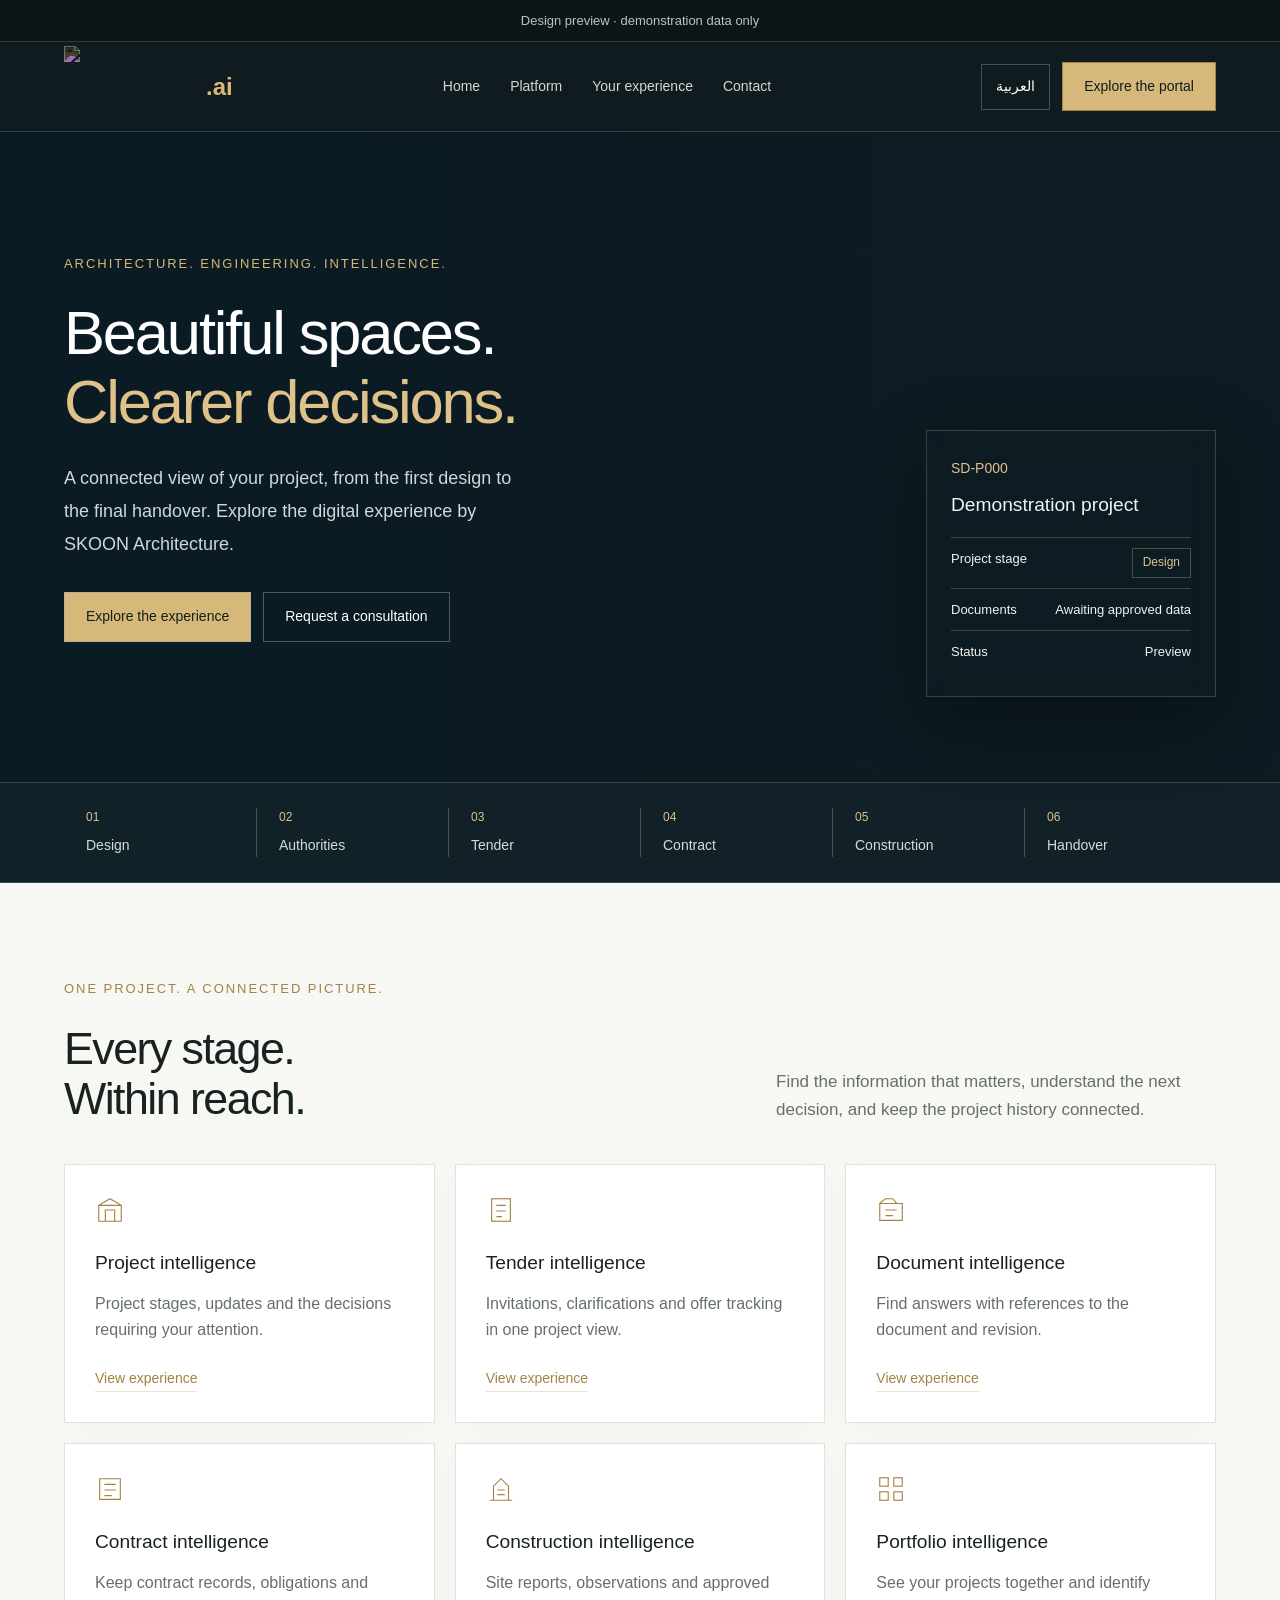
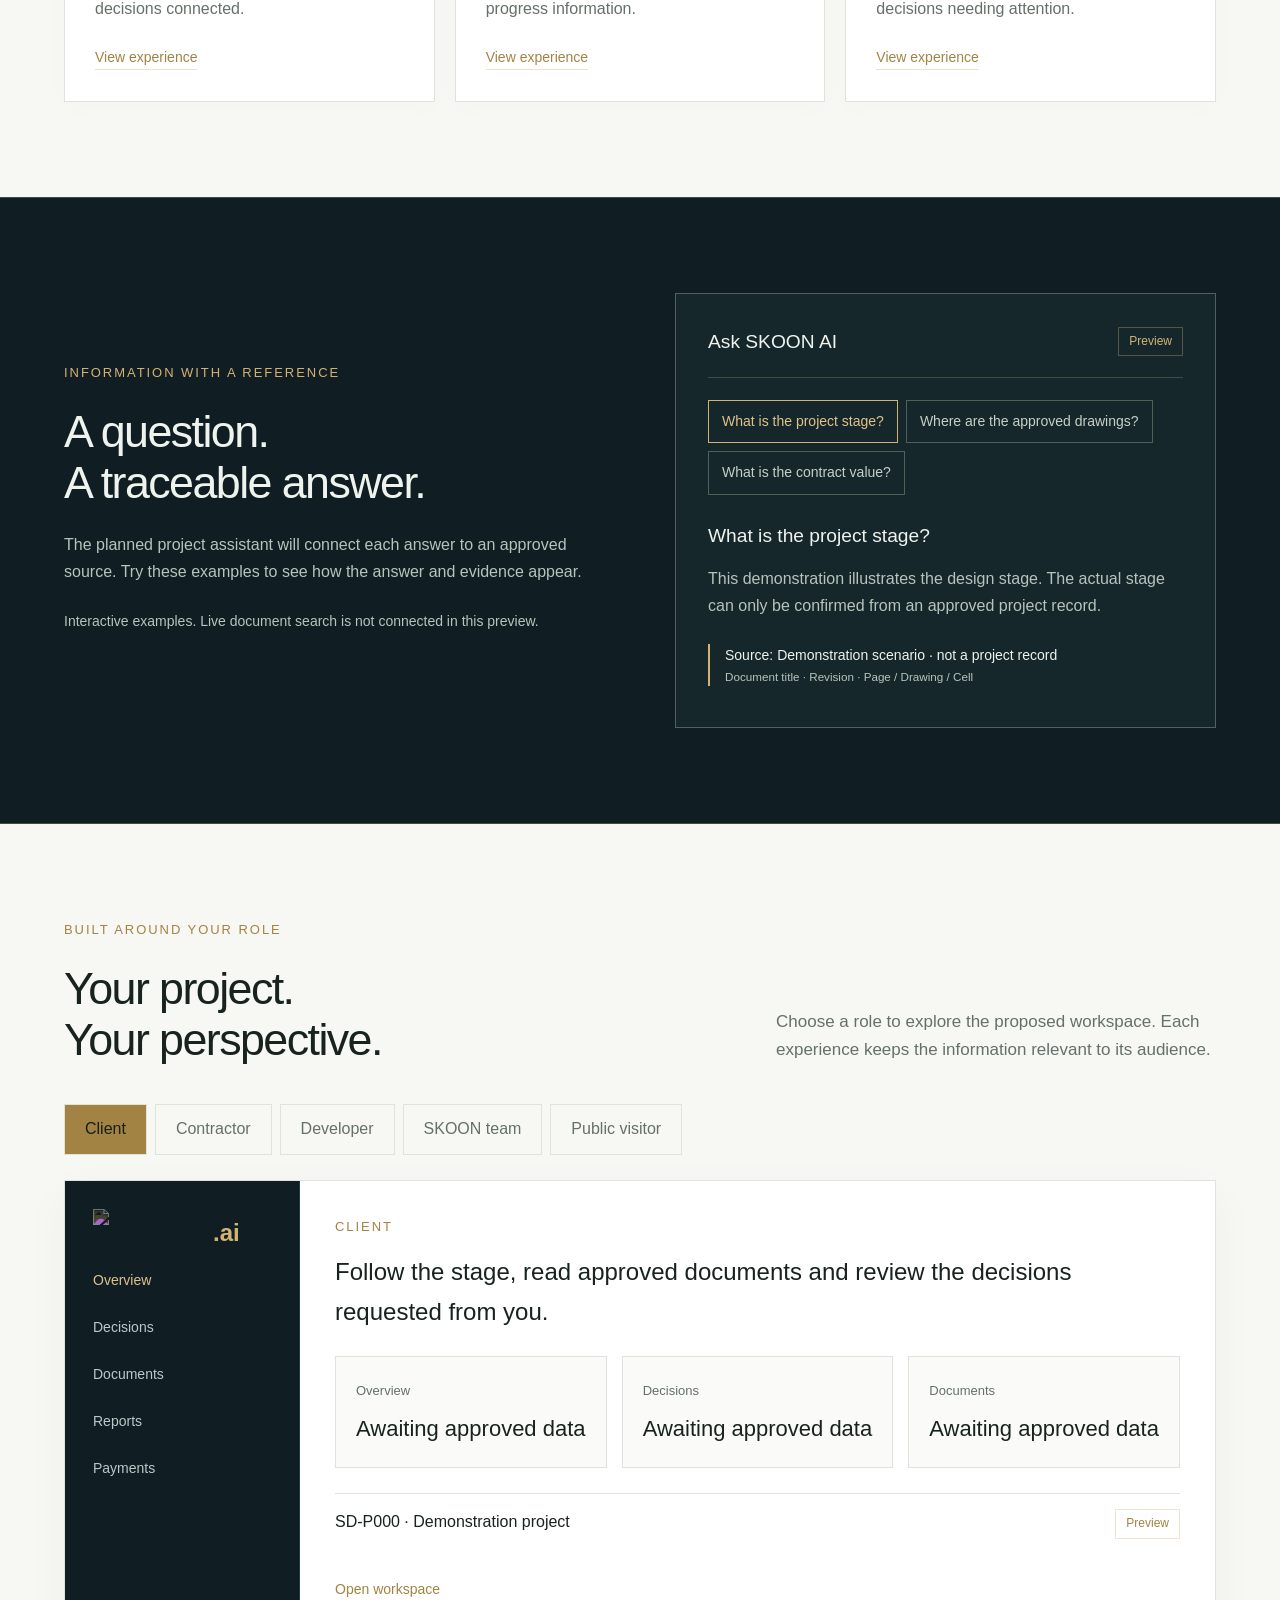
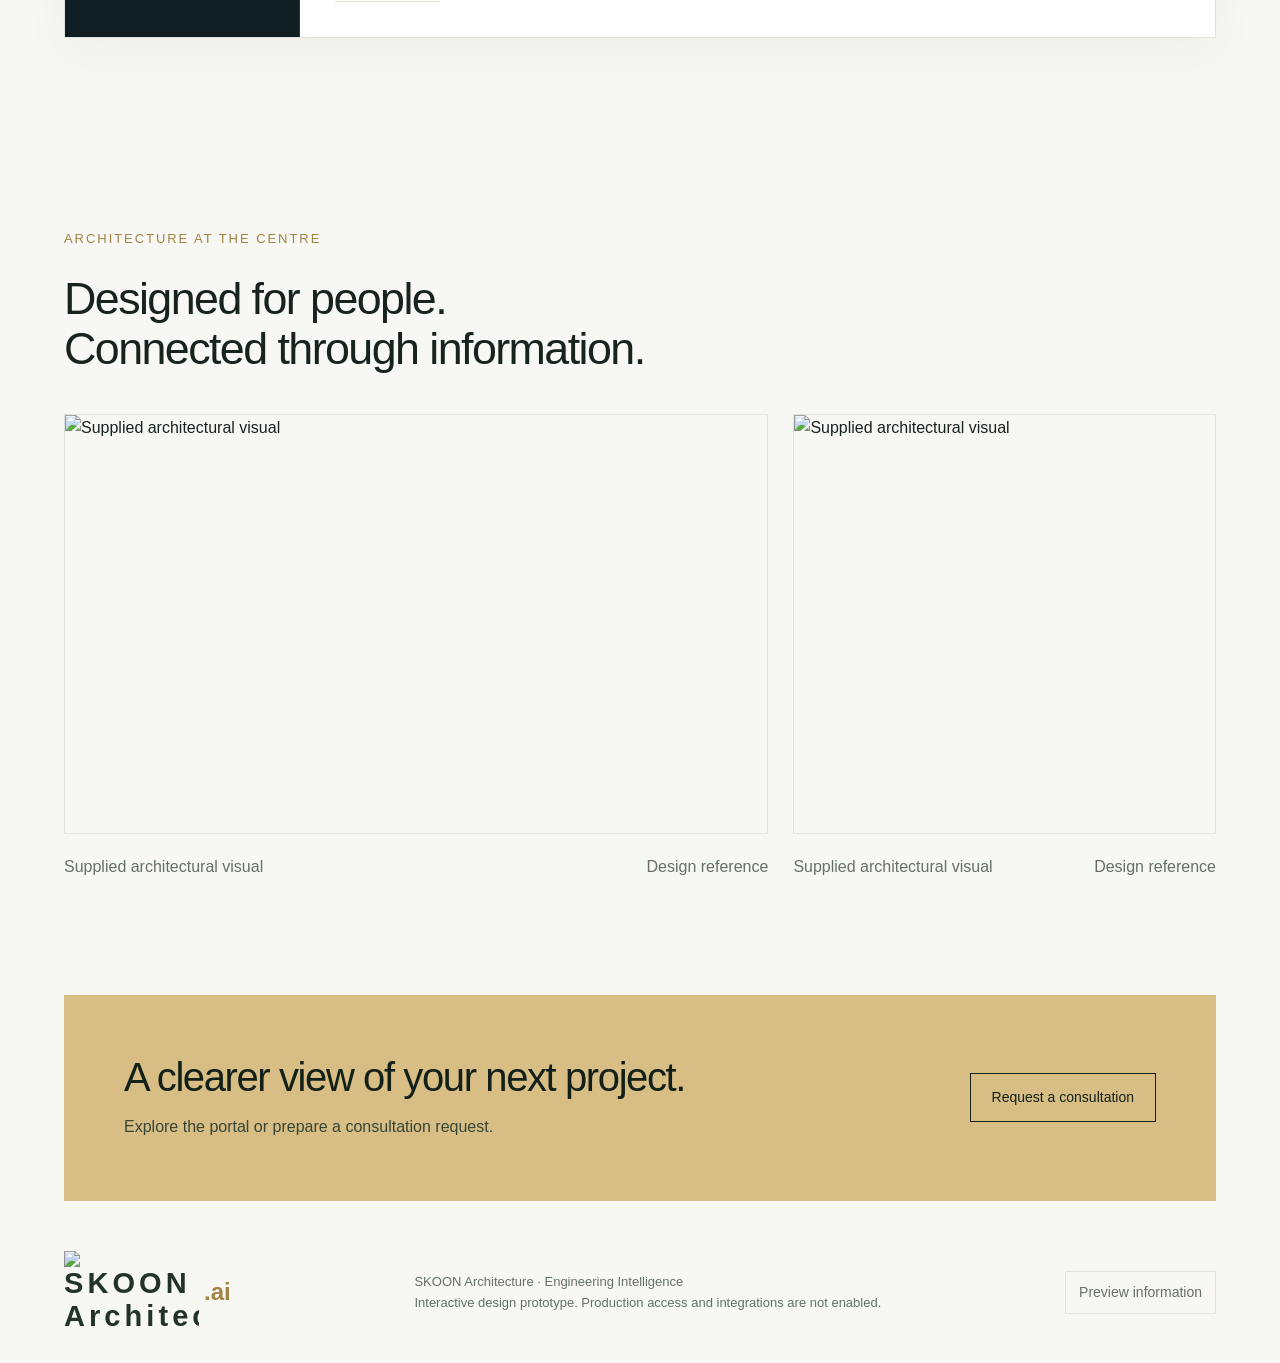
==== index.html @ 6f19ce16 "Add files via upload" ====
<!doctype html><html lang="en"><head><meta charset="utf-8"><meta name="viewport" content="width=device-width, initial-scale=1"><title>SKOON.ai</title><meta name="description" content="SKOON Architecture digital project experience"><link rel="icon" type="image/svg+xml" href="data:image/svg+xml,%3Csvg xmlns='http://www.w3.org/2000/svg' viewBox='0 0 32 32'%3E%3Crect width='32' height='32' fill='%23101716'/%3E%3Ctext x='9' y='25' fill='%23d3b374' font-family='Arial' font-size='25'%3ES%3C/text%3E%3C/svg%3E"><link rel="stylesheet" href="style.css"><script defer src="app.js"></script></head><body><noscript>JavaScript is required / يلزم تفعيل جافاسكريبت</noscript></body></html>
---- style.css ----
:root{--bg:#101716;--panel:#192321;--line:#34403b;--gold:#d3b374;--text:#f2f3ed;--muted:#b3bdb4;--font:Arial,'Segoe UI',sans-serif}*{box-sizing:border-box}html{scroll-behavior:smooth}body{margin:0;background:var(--bg);color:var(--text);font:16px/1.65 var(--font)}html[lang=ar]{--font:Tahoma,Arial,sans-serif}a{color:inherit;text-decoration:none}button,input,select,textarea{font:inherit}button,a,input,select,textarea{ -webkit-tap-highlight-color:transparent}button{cursor:pointer}button:focus-visible,a:focus-visible{outline:2px solid var(--gold);outline-offset:5px}button{color:inherit}img{max-width:100%;display:block}bdi,.code{direction:ltr;unicode-bidi:isolate}h1,h2,h3,p{margin:0}h1,h2{font-weight:400;line-height:1.13;letter-spacing:-.035em}html[lang=ar] h1,html[lang=ar] h2{letter-spacing:0;line-height:1.5}h1{font-size:clamp(2.8rem,5.5vw,5.2rem)}h2{font-size:clamp(2rem,3.5vw,3.4rem)}h3{font-size:1.2rem;font-weight:500}p{color:var(--muted)}.wrap{width:min(1320px,90%);margin:auto}.header{height:98px;display:flex;align-items:center;justify-content:space-between;gap:30px;border-bottom:1px solid var(--line)}.brand{font-size:29px;letter-spacing:.14em;font-weight:600;line-height:1.15;direction:ltr}.brand span{color:var(--gold);letter-spacing:0}.brand small{display:block;font-size:10px;letter-spacing:.32em;margin-top:8px;color:var(--muted)}.nav{display:flex;gap:30px;align-items:center}.nav a{font-size:14px;color:var(--muted)}.nav a:hover{color:var(--gold)}.actions{display:flex;gap:12px;align-items:center}.btn,.lang{border:1px solid var(--line);background:transparent;padding:12px 21px;display:inline-flex;align-items:center;justify-content:center;gap:10px;font-size:14px;min-height:46px}.btn.primary{background:var(--gold);color:#14201a;border-color:var(--gold)}.btn:hover,.lang:hover{border-color:var(--gold)}.lang{padding:10px 14px}.eyebrow{color:var(--gold);font-size:13px;letter-spacing:.15em;text-transform:uppercase;display:block;margin-bottom:23px}html[lang=ar] .eyebrow{letter-spacing:0;font-size:15px}.hero{position:relative;padding:66px 0 0}.hero-grid{display:grid;grid-template-columns:1fr 1.08fr;gap:55px;align-items:center}.hero-copy{padding:10px 0 70px}.hero-copy h1 em{color:var(--gold);font-style:normal}.hero-copy p{max-width:470px;margin:25px 0 31px;font-size:18px;line-height:1.85}.hero-photo{position:relative;height:590px;align-self:end}.hero-photo>img{width:100%;height:100%;object-fit:cover;object-position:center}.hero-photo:after{content:'';position:absolute;inset:0;background:linear-gradient(0deg,#101716bb,transparent 65%)}.photo-caption{position:absolute;bottom:25px;inset-inline-start:25px;z-index:1;font-size:13px;color:#fff}.float-card{position:absolute;z-index:2;bottom:72px;inset-inline-start:-62px;width:290px;background:#192321f5;border:1px solid #788b7455;padding:24px;box-shadow:0 25px 70px #0005}.float-card .code{color:var(--gold);font-size:14px}.float-card h3{margin:8px 0 16px}.mini-row{display:flex;justify-content:space-between;gap:15px;border-top:1px solid var(--line);padding:10px 0;font-size:13px}.pill{display:inline-block;border:1px solid #d3b37455;color:var(--gold);font-size:12px;padding:4px 10px;white-space:nowrap}.flow-strip{border-top:1px solid var(--line);border-bottom:1px solid var(--line);display:grid;grid-template-columns:repeat(6,1fr);padding:25px 0;margin-top:0}.flow-strip div{padding:0 22px;border-inline-start:1px solid var(--line);color:var(--muted);font-size:14px}.flow-strip div:first-child{border:0}.flow-strip small{display:block;color:var(--gold);font-size:12px;margin-bottom:6px;direction:ltr}.section{padding:95px 0}.section-head{display:flex;justify-content:space-between;align-items:end;gap:50px;margin-bottom:40px}.section-head p{max-width:440px}.grid{display:grid;grid-template-columns:repeat(3,1fr);gap:20px}.card{background:var(--panel);border:1px solid var(--line);padding:30px}.card h3{margin:22px 0 12px}.icon{color:var(--gold);width:30px;height:30px;display:block}.icon svg{width:100%;height:100%;fill:none;stroke:currentColor;stroke-width:1.2}.linkline{display:inline-block;margin-top:24px;color:var(--gold);font-size:14px;border-bottom:1px solid #d3b37466}.ai-section{background:#17201d;border-top:1px solid var(--line);border-bottom:1px solid var(--line)}.two-col{display:grid;grid-template-columns:1fr 1fr;gap:70px;align-items:center}.ai-copy p{margin:25px 0}.ai-box{border:1px solid #5e6d58;background:#0f1714;padding:32px}.box-head{display:flex;justify-content:space-between;align-items:center;border-bottom:1px solid var(--line);padding-bottom:20px;margin-bottom:22px}.questions{display:flex;flex-wrap:wrap;gap:8px;margin-bottom:25px}.chip{background:transparent;border:1px solid var(--line);padding:9px 13px;color:var(--muted);font-size:14px}.chip.active{color:var(--gold);border-color:var(--gold)}.answer{min-height:175px}.answer h3{margin-bottom:15px}.source{border-inline-start:2px solid var(--gold);padding-inline-start:15px;margin-top:25px;font-size:14px}.source small{display:block;color:var(--muted)}.role-tabs{display:flex;flex-wrap:wrap;gap:8px;margin:25px 0}.role-tabs button{padding:11px 20px;background:transparent;border:1px solid var(--line);color:var(--muted)}.role-tabs button.active{background:var(--gold);color:#162019}.preview{background:#192321;border:1px solid var(--line);display:grid;grid-template-columns:215px 1fr;min-height:400px}.preview-side{border-inline-end:1px solid var(--line);padding:28px}.preview-side .brand{font-size:21px}.preview-side p{padding:12px 0;font-size:14px}.preview-side .selected{color:var(--gold)}.preview-body{padding:35px}.preview-body h3{font-size:1.5rem}.metrics{display:grid;grid-template-columns:repeat(3,1fr);gap:15px;margin:25px 0}.metric{padding:20px;border:1px solid var(--line)}.metric span{color:var(--muted);font-size:13px}.metric strong{display:block;font-weight:400;font-size:22px;margin-top:7px}.preview-row{display:flex;justify-content:space-between;gap:20px;padding:15px 0;border-top:1px solid var(--line)}.gallery{display:grid;grid-template-columns:1.25fr .75fr;gap:25px}.gallery figure{margin:0}.gallery img{height:420px;width:100%;object-fit:cover}.gallery figcaption{display:flex;justify-content:space-between;gap:15px;padding:20px 0;color:var(--muted)}.cta{padding:60px;background:var(--gold);color:#132018;display:flex;gap:40px;align-items:center;justify-content:space-between}.cta h2{font-size:2.5rem}.cta p{color:#354636;margin-top:14px}.cta .btn{border-color:#132018}.footer{padding:50px 0 30px;display:flex;justify-content:space-between;align-items:center;gap:25px;color:var(--muted);font-size:13px}.demo-note{font-size:13px;padding:10px 5%;color:#c3cbbd;background:#202b22;text-align:center;border-bottom:1px solid var(--line)}.page-head{padding:55px 0 30px}.page-head h1{font-size:3rem}.page-head p{margin-top:12px}.dashboard-shell{display:grid;grid-template-columns:220px 1fr;gap:35px;margin-bottom:80px}.sidebar{border:1px solid var(--line);padding:24px;align-self:start}.sidebar a{display:block;padding:13px 0;color:var(--muted);border-bottom:1px solid var(--line)}.sidebar a.active{color:var(--gold)}.toolbar{display:flex;gap:15px;margin:25px 0}.toolbar input{flex:1;min-width:0}.input,input,textarea,select{width:100%;background:#121b17;color:var(--text);border:1px solid #506052;padding:12px 15px;border-radius:0}select{max-width:230px}input[type=checkbox]{width:auto;accent-color:var(--gold)}textarea{resize:vertical}.project-grid{display:grid;grid-template-columns:repeat(2,1fr);gap:22px}.project-card{border:1px solid var(--line);background:var(--panel)}.project-card img{height:200px;width:100%;object-fit:cover}.project-card .content{padding:25px}.project-card h3{margin:10px 0}.project-card .btn{margin-top:20px;width:100%}.subtle{font-size:14px;color:var(--muted)}.detail-image{height:400px;width:100%;object-fit:cover}.detail-grid{display:grid;grid-template-columns:2fr 1fr;gap:25px;margin:30px 0}.tabs{display:flex;gap:10px;flex-wrap:wrap;border-bottom:1px solid var(--line);padding-bottom:15px}.tabs button{background:none;border:0;padding:12px;color:var(--muted)}.tabs button.active{color:var(--gold);border-bottom:2px solid var(--gold)}.tab-pane{padding:30px 0}.empty{border:1px dashed #566350;padding:35px;text-align:center;color:var(--muted)}.login-grid{display:grid;grid-template-columns:1fr 1fr;gap:70px;align-items:center;min-height:650px}.login-image{height:520px;width:100%;object-fit:cover}.login-card{max-width:460px}.login-card h1{font-size:3rem}.login-card p{margin:20px 0}.login-card .btn{width:100%;margin-top:15px}.form{max-width:850px;margin:0 auto 80px}.form-grid{display:grid;grid-template-columns:1fr 1fr;gap:22px}.field label{display:block;color:var(--muted);font-size:14px;margin-bottom:8px}.field.wide{grid-column:1/-1}.form h3{margin:30px 0 20px;padding-bottom:12px;border-bottom:1px solid var(--line)}.checks{display:flex;flex-wrap:wrap;gap:20px}.form-actions{display:flex;gap:15px;margin-top:30px}.notice{padding:15px 20px;background:#2c3424;border:1px solid #606c4b;margin:20px 0;color:#e4dfbb;font-size:14px}.hidden{display:none!important}.menu-btn{display:none}.no-scroll{overflow:hidden}dialog{background:var(--panel);color:var(--text);border:1px solid var(--gold);max-width:550px;padding:35px}dialog::backdrop{background:#0009}dialog p{margin:15px 0}table{width:100%;border-collapse:collapse}td,th{padding:18px 12px;text-align:start;border-bottom:1px solid var(--line)}th{color:var(--gold);font-weight:400}.table-scroll{overflow:auto}html[lang=ar] .hero-copy h1{font-size:clamp(2.4rem,4.8vw,4.4rem)}
@media(max-width:1000px){.nav{gap:15px}.hero-grid{gap:30px}.hero-photo{height:530px}.float-card{inset-inline-start:-25px;width:250px}.grid{grid-template-columns:repeat(2,1fr)}.dashboard-shell{grid-template-columns:170px 1fr}.two-col{gap:35px}.preview{grid-template-columns:180px 1fr}.section{padding:65px 0}}
@media(max-width:760px){.header{height:82px;gap:10px}.brand{font-size:24px}.nav{display:none}.header .actions .btn{display:none}.menu-btn{display:inline-flex;padding:10px;background:none;border:1px solid var(--line)}.nav.open{display:flex;position:absolute;top:82px;inset-inline:5%;background:var(--panel);padding:25px;flex-direction:column;align-items:stretch;z-index:10;border:1px solid var(--line)}.hero{padding-top:40px}.hero-grid,.two-col,.login-grid{grid-template-columns:1fr;gap:25px}.hero-copy{padding:0 0 20px}.hero-copy p{font-size:16px}.hero-photo{height:450px;margin-inline-start:25px}.float-card{inset-inline-start:-25px;bottom:40px;width:240px;padding:20px}.photo-caption{bottom:10px;font-size:12px}.flow-strip{grid-template-columns:repeat(3,1fr);gap:24px;margin-top:30px}.flow-strip div{padding:0 10px}.grid,.project-grid,.gallery,.detail-grid,.form-grid{grid-template-columns:1fr}.section-head{display:block}.section-head p{margin-top:20px}.preview{display:block}.preview-side{display:none}.preview-body{padding:22px}.metrics{grid-template-columns:1fr}.metric{padding:15px}.metric strong{font-size:18px}.preview-row{flex-direction:column;gap:5px}.gallery img{height:350px}.cta{padding:35px;display:block}.cta .btn{margin-top:25px}.cta h2{font-size:2rem}.footer{flex-direction:column;align-items:start}.dashboard-shell{display:block}.sidebar{display:flex;flex-wrap:wrap;gap:15px;margin-bottom:25px;padding:15px}.sidebar a{border:0;padding:5px;font-size:14px}.toolbar{flex-direction:column}.toolbar select{max-width:none}.page-head h1{font-size:2.3rem}.login-grid{padding:30px 0}.login-image{height:300px}.login-card{max-width:none}.field.wide{grid-column:auto}.role-tabs button{padding:10px 13px}.detail-image{height:280px}.ai-box{padding:22px}h1{font-size:2.8rem}.demo-note{font-size:12px}.hero-copy .actions{flex-wrap:wrap}}
@media(prefers-reduced-motion:reduce){html{scroll-behavior:auto}}
/* Reference-led light content, dark architectural hero and dark sidebar. */
body{--bg:#f7f8f4;--panel:#fff;--line:#dfe3dc;--text:#18231f;--muted:#657069;--gold:#a28343}.header{height:90px}.brand{color:#25342b}.brand span{color:#a28343}.landing>.header,.workspace>.header{width:100%;padding-inline:5%;background:#101b1f;border-color:#314047;color:#fff}.header .brand{color:#fff}.header .brand span{color:#d6b87a}.header .brand small{color:#c1c8c6}.header .nav a{color:#d1d7d5}.header .lang,.header .menu-btn{color:#fff;border-color:#43514e}.header .btn.primary{background:#d6b87a;color:#101b1f}.demo-note{background:#0c1518;color:#bac4c3;border-color:#293a3b}.hero{padding:0;background:#0d1b22;isolation:isolate;overflow:hidden;color:#fff}.hero:before{content:'';position:absolute;inset:0;background:linear-gradient(90deg,#0b1b23 0%,#0b1b23ed 23%,#0b1b2380 48%,#0b1b231a 75%),url('assets/hero.jpg') center 62%/cover;z-index:-1}html[dir=rtl] .hero:before{background:linear-gradient(270deg,#0b1b23 0%,#0b1b23ed 23%,#0b1b2380 48%,#0b1b231a 75%),url('assets/hero.jpg') center 62%/cover}.hero-grid{grid-template-columns:1fr 1fr;min-height:650px;gap:30px}.hero-copy{padding:70px 0 90px}.hero-copy h1{font-size:clamp(3rem,4.8vw,4.7rem)}.hero-copy h1 em{color:#dfc28a}.hero-copy p{color:#d0d7d7}.hero-copy .eyebrow{color:#d6b87a}.hero-copy .btn{color:#fff;border-color:#99a9a077}.hero-copy .btn.primary{background:#d6b87a;color:#132018}.hero-photo{height:500px;width:100%;background:transparent}.hero-photo>img{display:none}.hero-photo:after{display:none}.photo-caption{color:#dce5e3}.float-card{bottom:85px;inset-inline-start:auto;inset-inline-end:0;background:#0e1d22da;border-color:#81969755;color:#f1f4f1;backdrop-filter:blur(12px)}.float-card .mini-row{border-color:#344847}.float-card .pill,.float-card .code{color:#ddc18b}.flow-strip{background:transparent}.hero>.flow-strip{width:100%;padding:25px 5%;background:#132229dd;border-color:#394843;margin-top:0}.hero>.flow-strip div{color:#d4ddda;border-color:#42534a}.hero>.flow-strip small{color:#ddc18b}.card{box-shadow:0 6px 30px #15221904}.section-head p{font-size:17px}.ai-section{--text:#eff3ed;--muted:#b7c4bc;--line:#3b5045;--gold:#d3b374;color:#eff3ed;background:#101d22}.ai-box{background:#16272b;border-color:#52615c}.ai-box p,.ai-copy p{color:#b7c4bc}.ai-box .chip{color:#c6d0c9;border-color:#506156}.ai-box .chip.active{color:#e0c28a;border-color:#d3b374}.source small{color:#b7c4bc}.preview{background:#fff;box-shadow:0 15px 45px #17261a0a;grid-template-columns:235px 1fr}.preview-side,.sidebar{background:#101e24;color:#f1f3f1;border-color:#203b3c}.preview-side .brand{color:#fff}.preview-side .brand span{color:#d3b374}.preview-side p{color:#bcc8c7}.preview-side .selected{color:#ddc18b}.sidebar a{color:#c0cdca;border-color:#364a48}.sidebar a.active{color:#dfc28a}.sidebar .chip{color:#e0c9a3;border-color:#53675c}.metric{background:#fafbf8}.preview-row{border-color:#dfe3dc}.project-card .content{background:#fff}.project-card .box-head{margin-bottom:10px}.project-grid{grid-template-columns:repeat(2,minmax(0,1fr))}.project-card h3{font-size:1.3rem}.workspace .input,.workspace input,.workspace textarea,.workspace select{background:#fff;color:#1f3028;border-color:#cdd5ce}.notice{background:#f8f0de;border-color:#decda7;color:#69572f}.workspace .ai-box{--text:#eff3ed;--muted:#b7c4bc;color:#eff3ed}.workspace .ai-box h3{color:#eff3ed}.workspace .ai-box .pill{color:#e0c28a}.workspace .ai-box .source{color:#dfc9a2}.workspace .form .btn.primary{background:#cdb176;color:#17241d}.footer .brand small{color:#66756c}.page-head h1{color:#142b27}.gallery img{border:1px solid var(--line)}.cta{background:#d8bd85}.form-actions{flex-wrap:wrap}.login-image{border:1px solid var(--line)}.login-card select{max-width:none}.nav.open{background:#101b1f}.preview-body .eyebrow{margin-bottom:15px}.hero .photo-caption{display:none}
@media(max-width:760px){.hero-grid{min-height:710px;display:block}.hero-copy{padding:40px 0 15px}.hero-copy h1{font-size:2.9rem}.hero-photo{height:245px;margin:0}.float-card{inset-inline-end:0;inset-inline-start:auto;bottom:25px;width:255px}.hero:before{background:linear-gradient(180deg,#0b1b23 0%,#0b1b23e8 30%,#0b1b2399 55%,#0b1b230d 100%),url('assets/hero.jpg') 60% center/cover!important}.hero>.flow-strip{padding:22px 5%}.project-grid{grid-template-columns:1fr}.preview{display:block}.landing>.header,.workspace>.header{height:82px}.hero-copy p{max-width:100%}.header .brand small{font-size:9px}.gallery img{height:320px}}
.brand{display:inline-flex;align-items:center;gap:5px}.brand img{width:137px;height:auto;mix-blend-mode:multiply}.header .brand img,.preview-side .brand img{filter:invert(1);mix-blend-mode:screen}.brand span{font-size:24px}.preview-side .brand img{width:115px}.footer .brand img{width:135px}@media(max-width:760px){.header .brand img{width:110px}.header .brand span{font-size:21px}}
@media(max-width:760px){.hero-photo{height:auto;padding:25px 0 45px;display:flex;justify-content:flex-end}.hero-photo .float-card{position:relative;inset:auto;bottom:auto;width:min(100%,300px);margin:0}.hero-grid{min-height:0}.hero-copy .actions{align-items:stretch}.hero-copy .actions .btn{min-height:50px}}
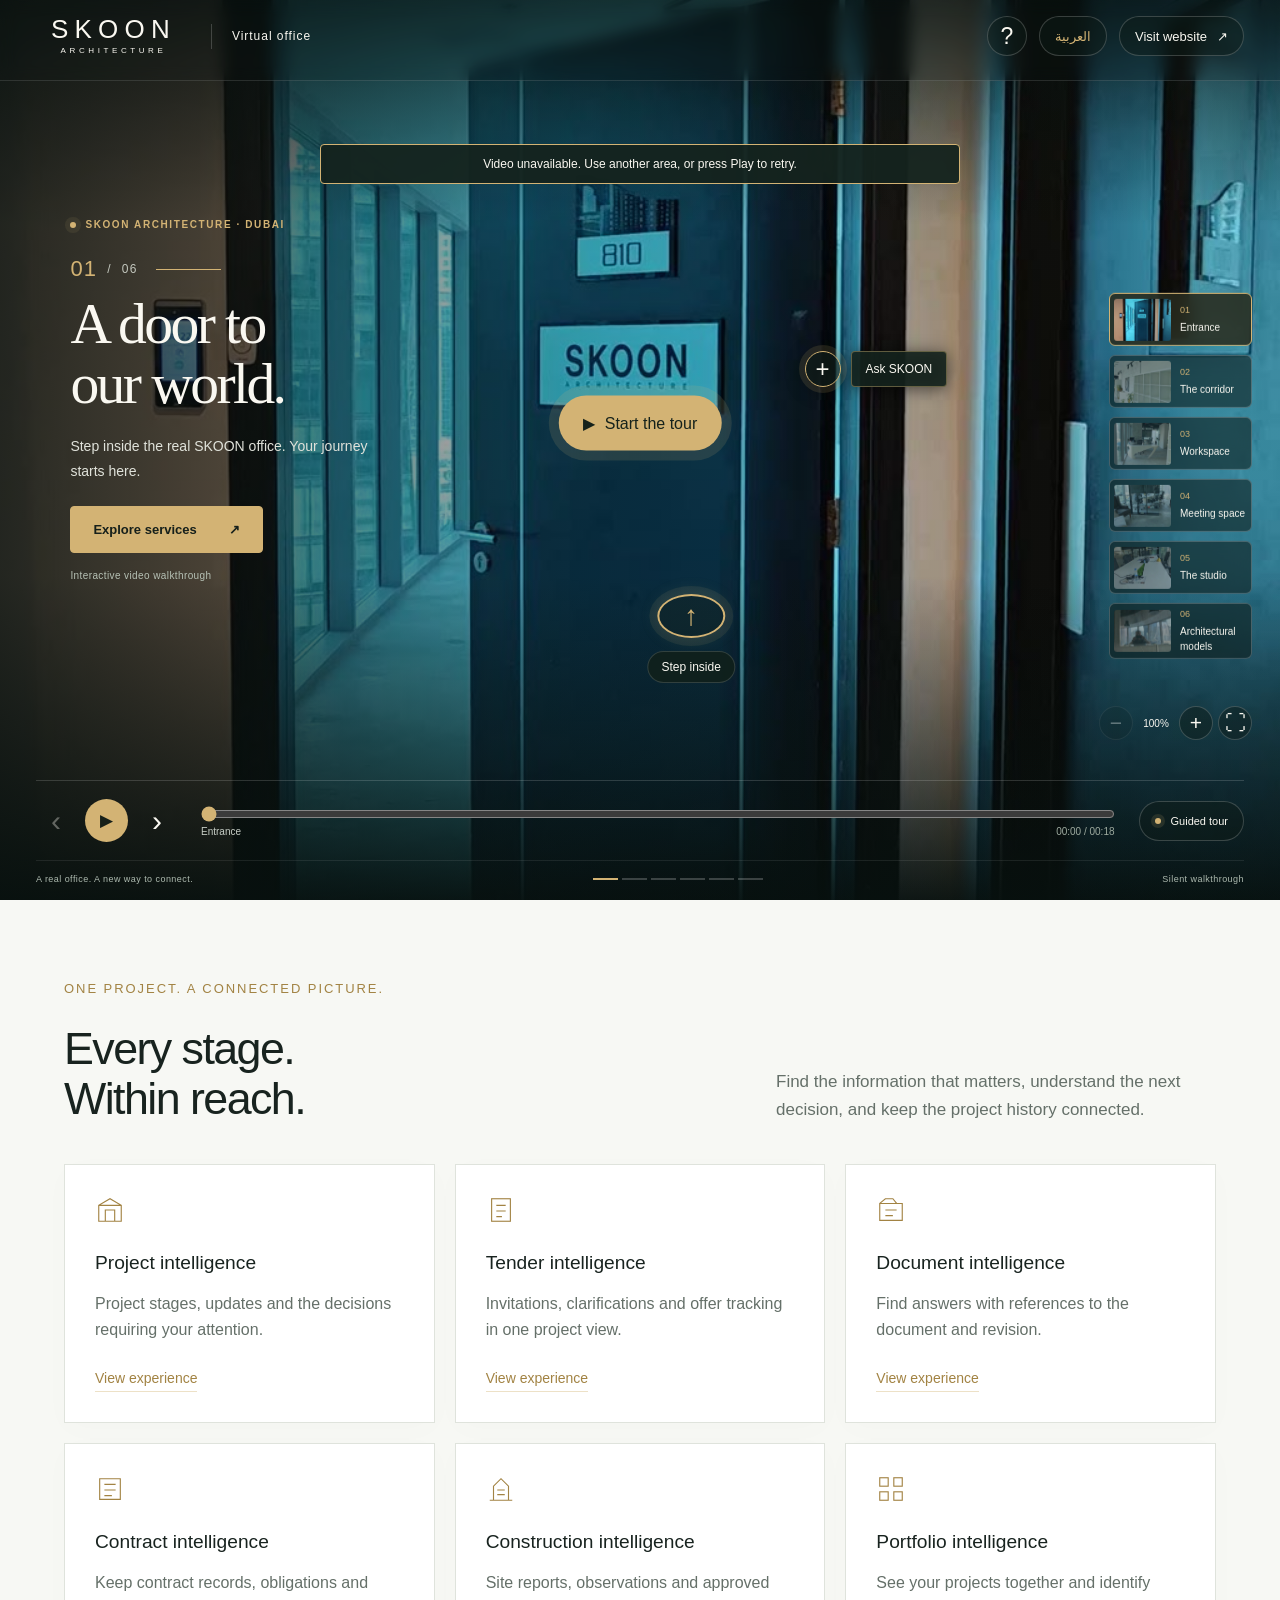
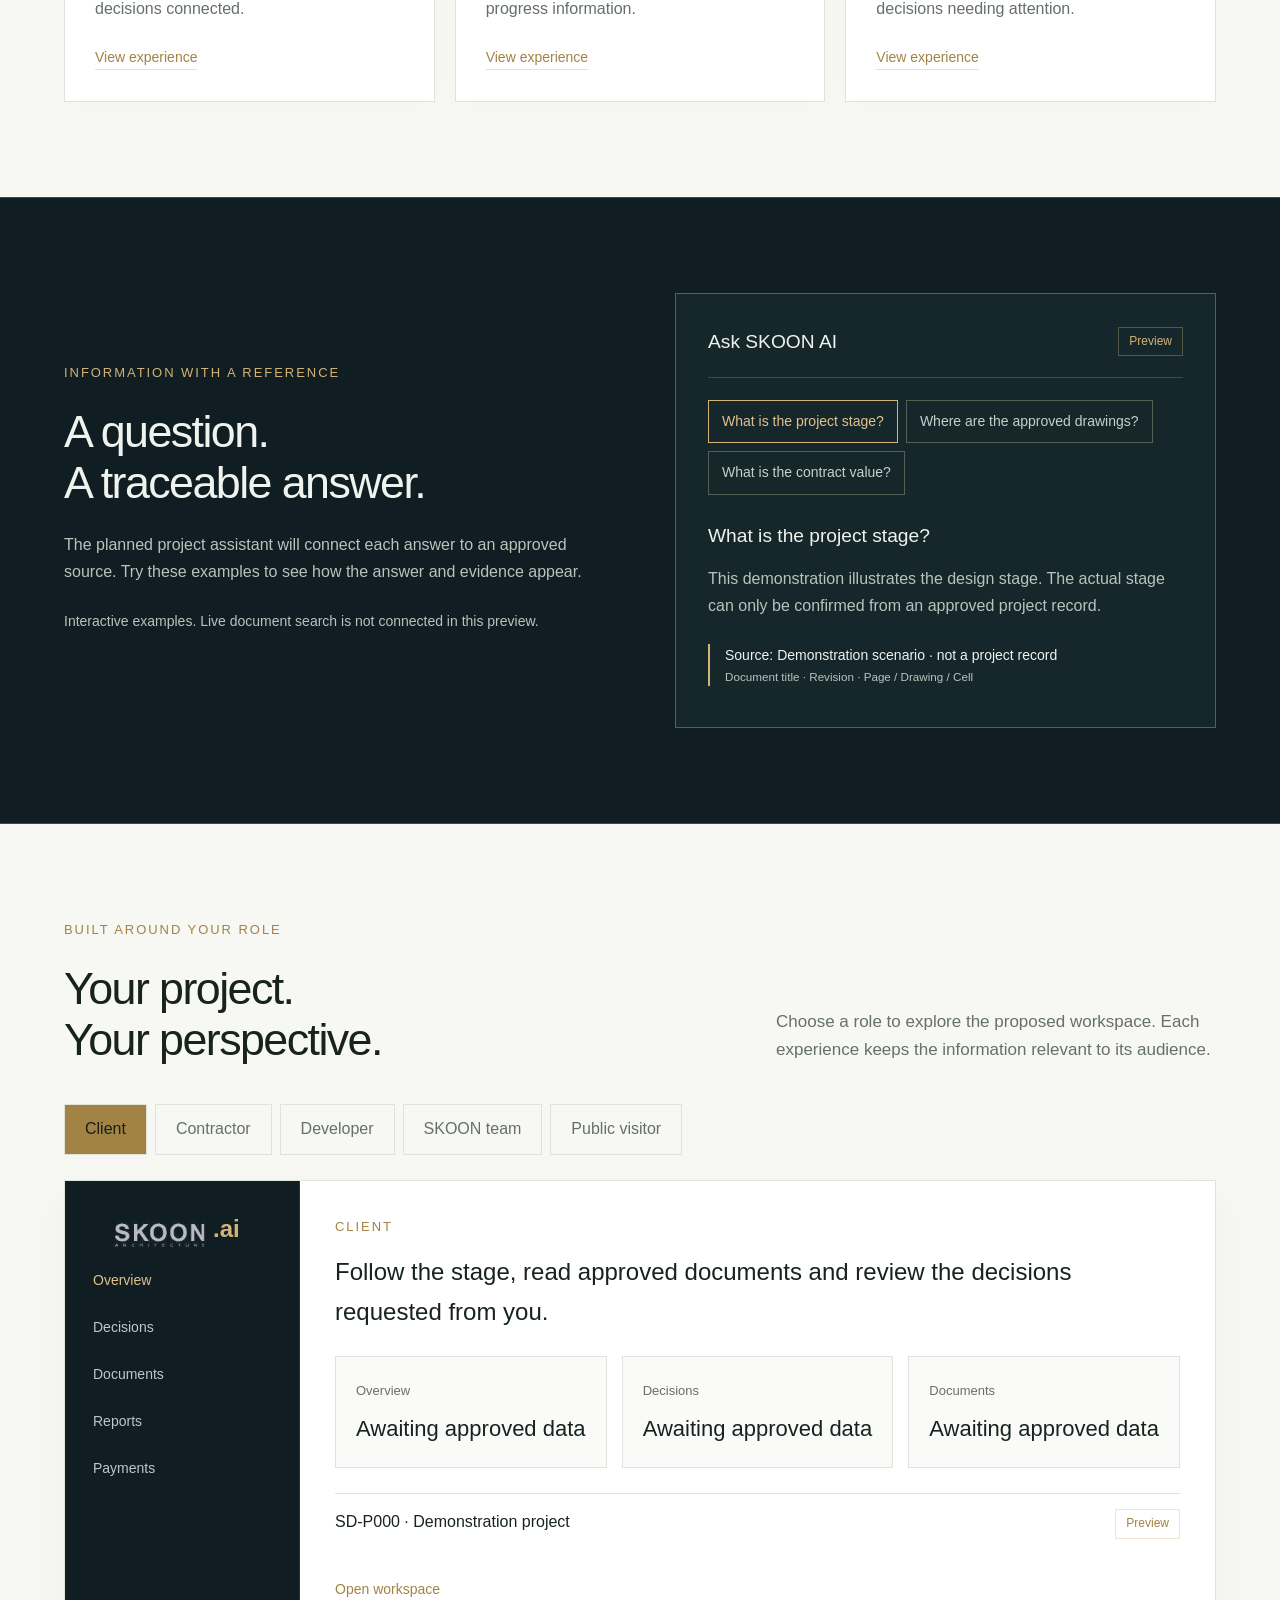
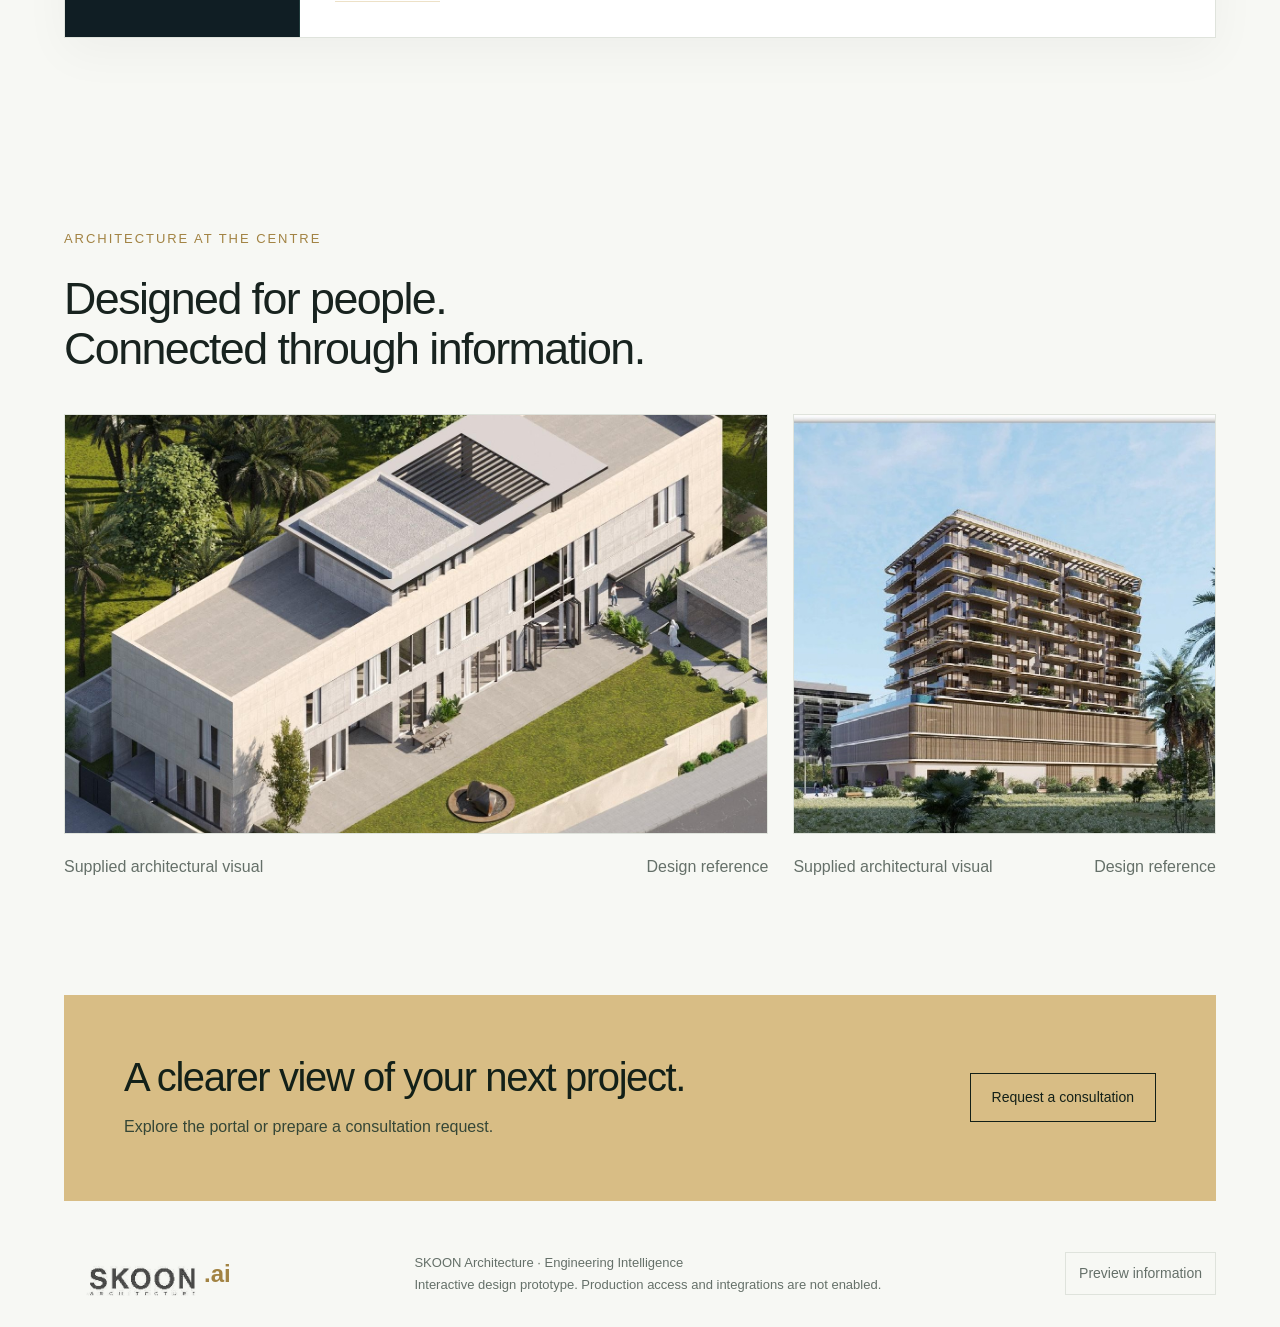
==== commit 592acbec: "Add bilingual office tour, six video chapters and website root assets" ====
--- a/index.html
+++ b/index.html
@@ -1 +1 @@
-<!doctype html><html lang="en"><head><meta charset="utf-8"><meta name="viewport" content="width=device-width, initial-scale=1"><title>SKOON.ai</title><meta name="description" content="SKOON Architecture digital project experience"><link rel="icon" type="image/svg+xml" href="data:image/svg+xml,%3Csvg xmlns='http://www.w3.org/2000/svg' viewBox='0 0 32 32'%3E%3Crect width='32' height='32' fill='%23101716'/%3E%3Ctext x='9' y='25' fill='%23d3b374' font-family='Arial' font-size='25'%3ES%3C/text%3E%3C/svg%3E"><link rel="stylesheet" href="style.css"><script defer src="app.js"></script></head><body><noscript>JavaScript is required / يلزم تفعيل جافاسكريبت</noscript></body></html>+<!doctype html><html lang="en"><head><meta charset="utf-8"><meta name="viewport" content="width=device-width, initial-scale=1"><title>SKOON.ai</title><meta name="description" content="SKOON Architecture digital project experience"><link rel="icon" type="image/svg+xml" href="data:image/svg+xml,%3Csvg xmlns='http://www.w3.org/2000/svg' viewBox='0 0 32 32'%3E%3Crect width='32' height='32' fill='%23101716'/%3E%3Ctext x='9' y='25' fill='%23d3b374' font-family='Arial' font-size='25'%3ES%3C/text%3E%3C/svg%3E"><link rel="stylesheet" href="style.css"><script defer src="app.js"></script><script defer src="office-tour-launcher.js?v=1.0.0"></script></head><body><noscript>JavaScript is required / يلزم تفعيل جافاسكريبت</noscript></body></html>
